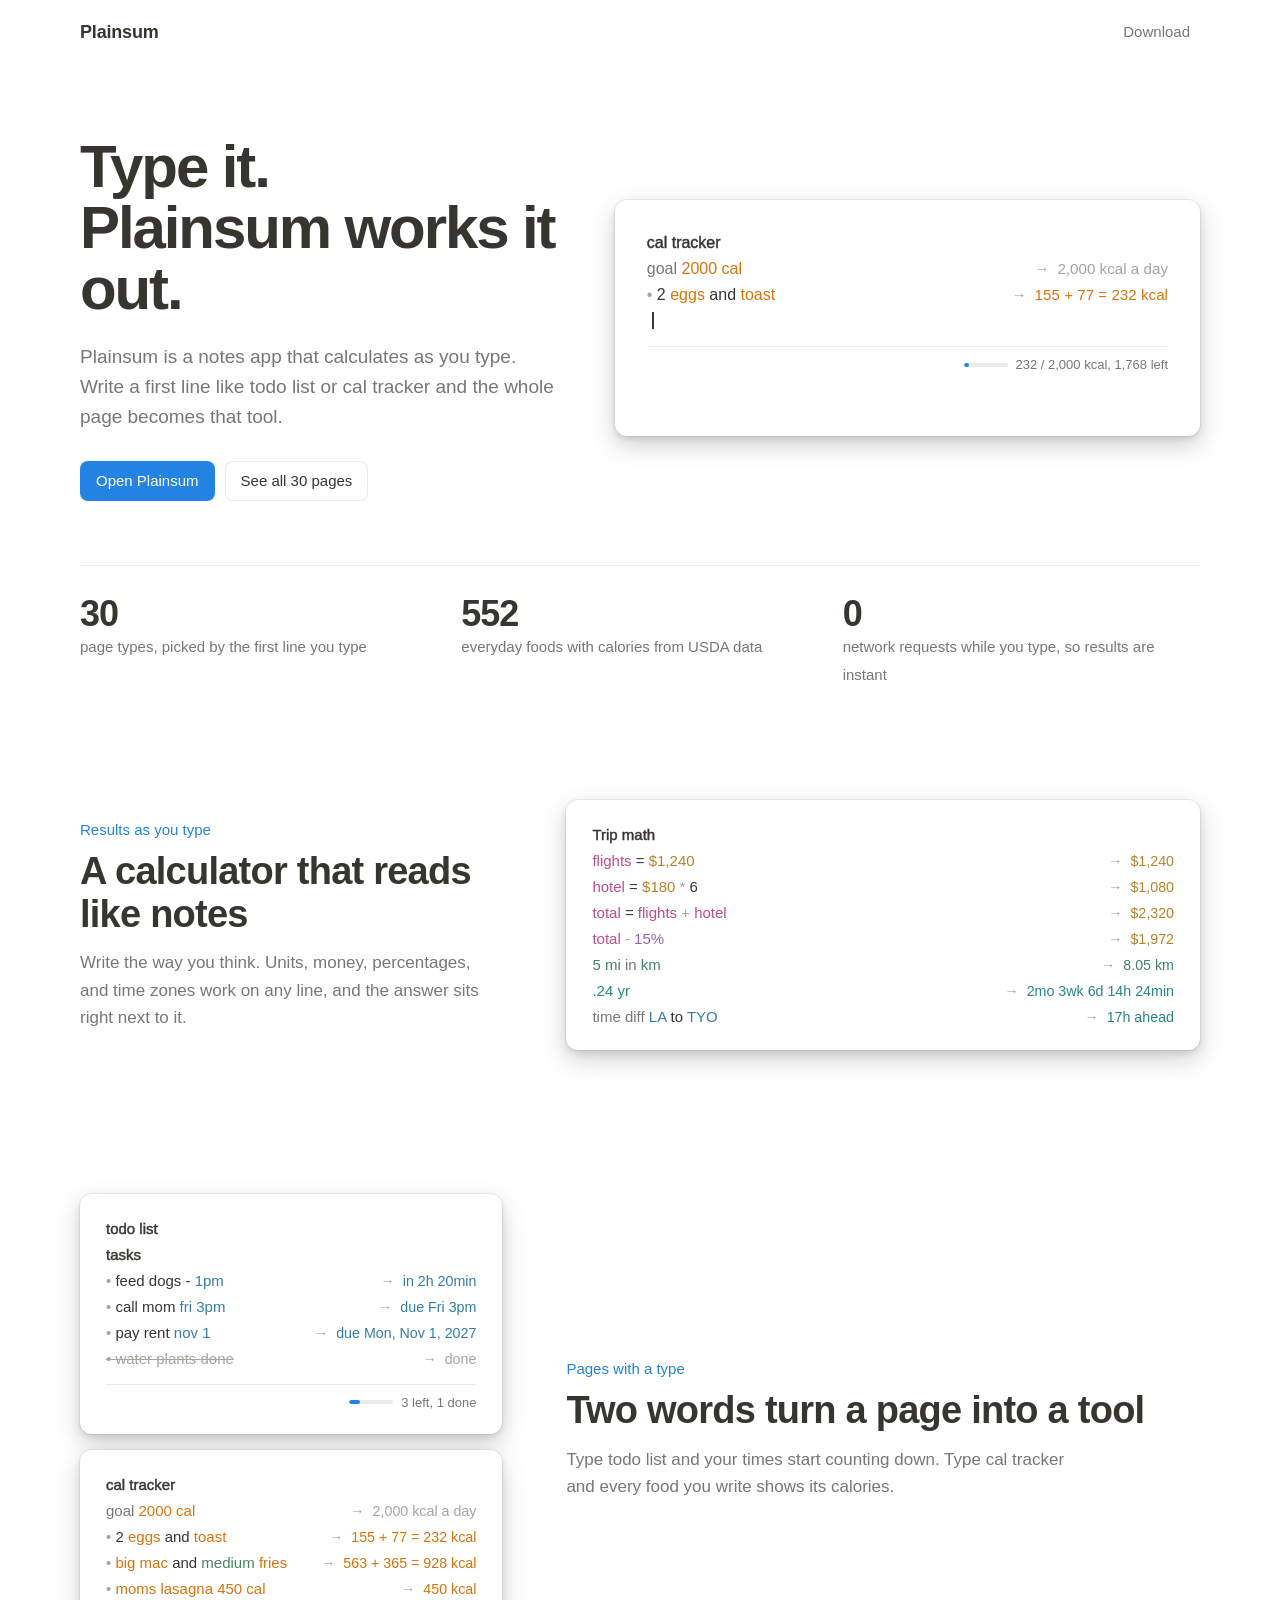
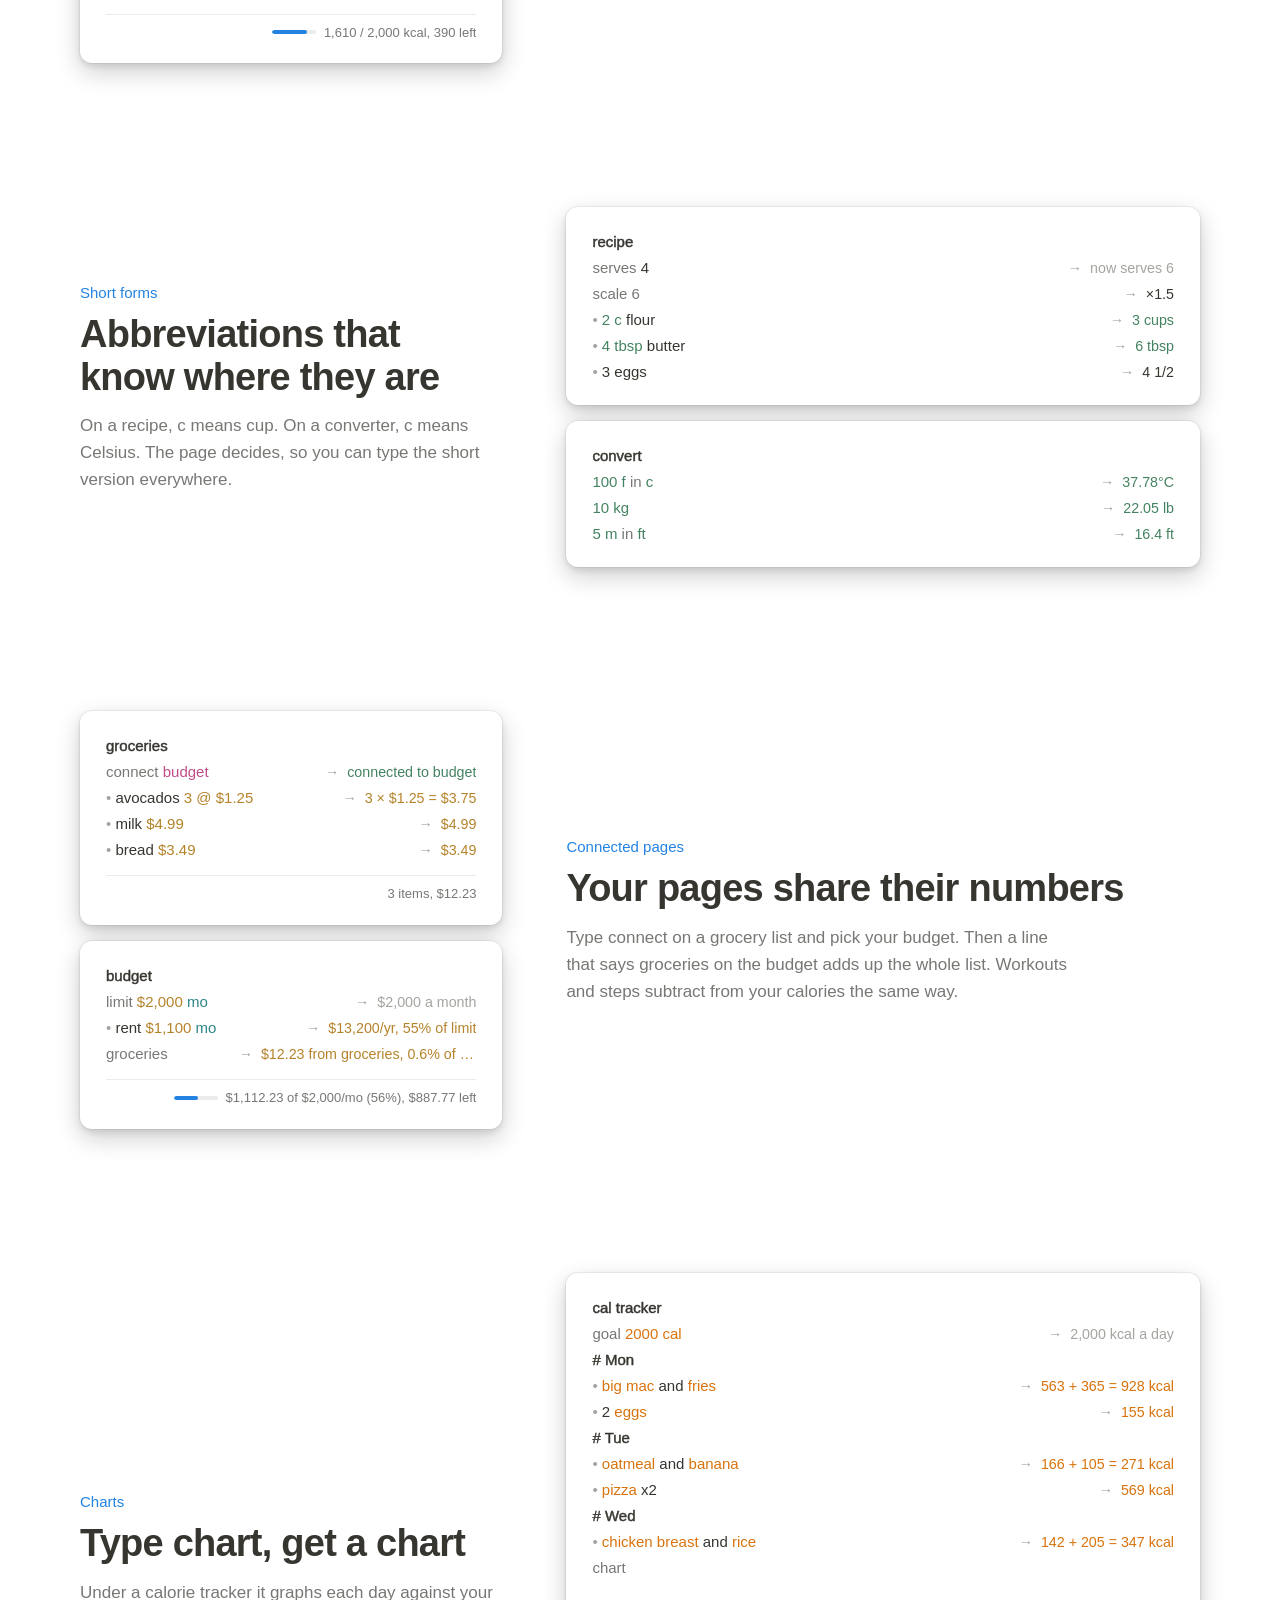
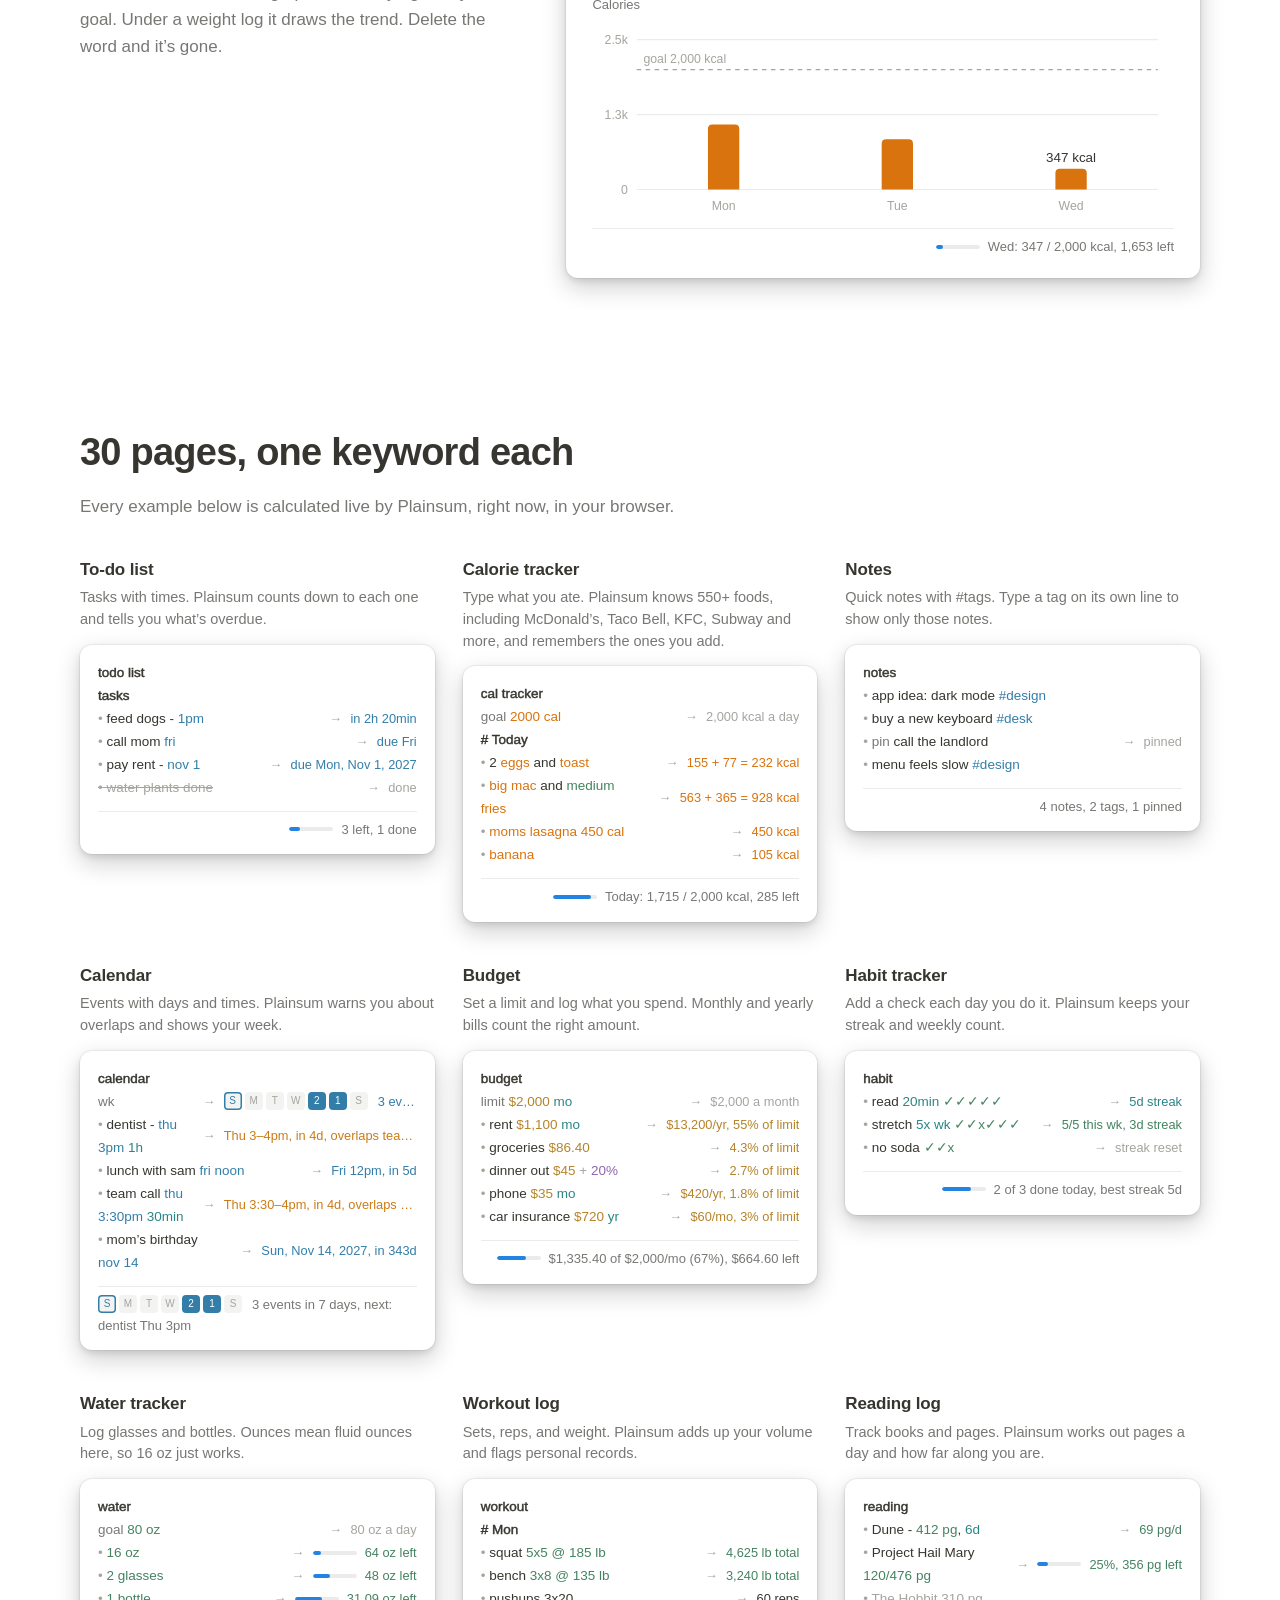
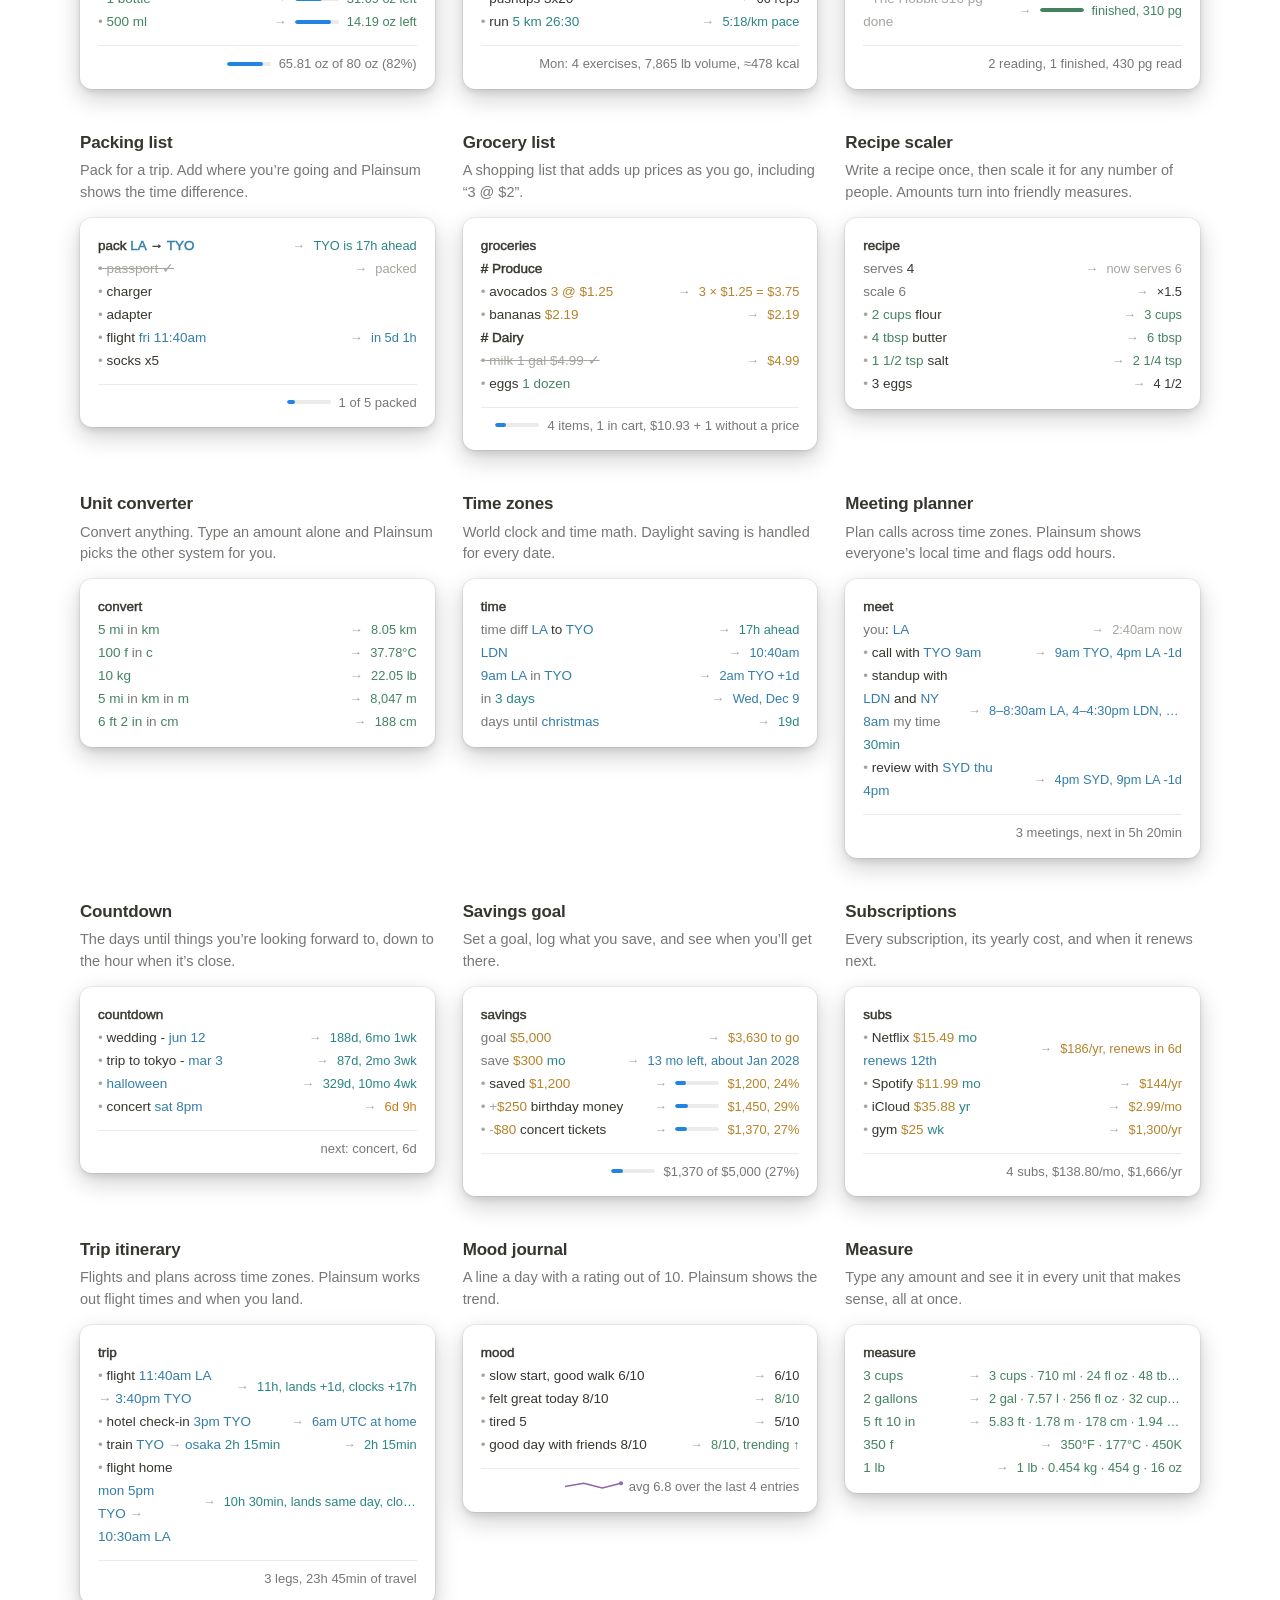
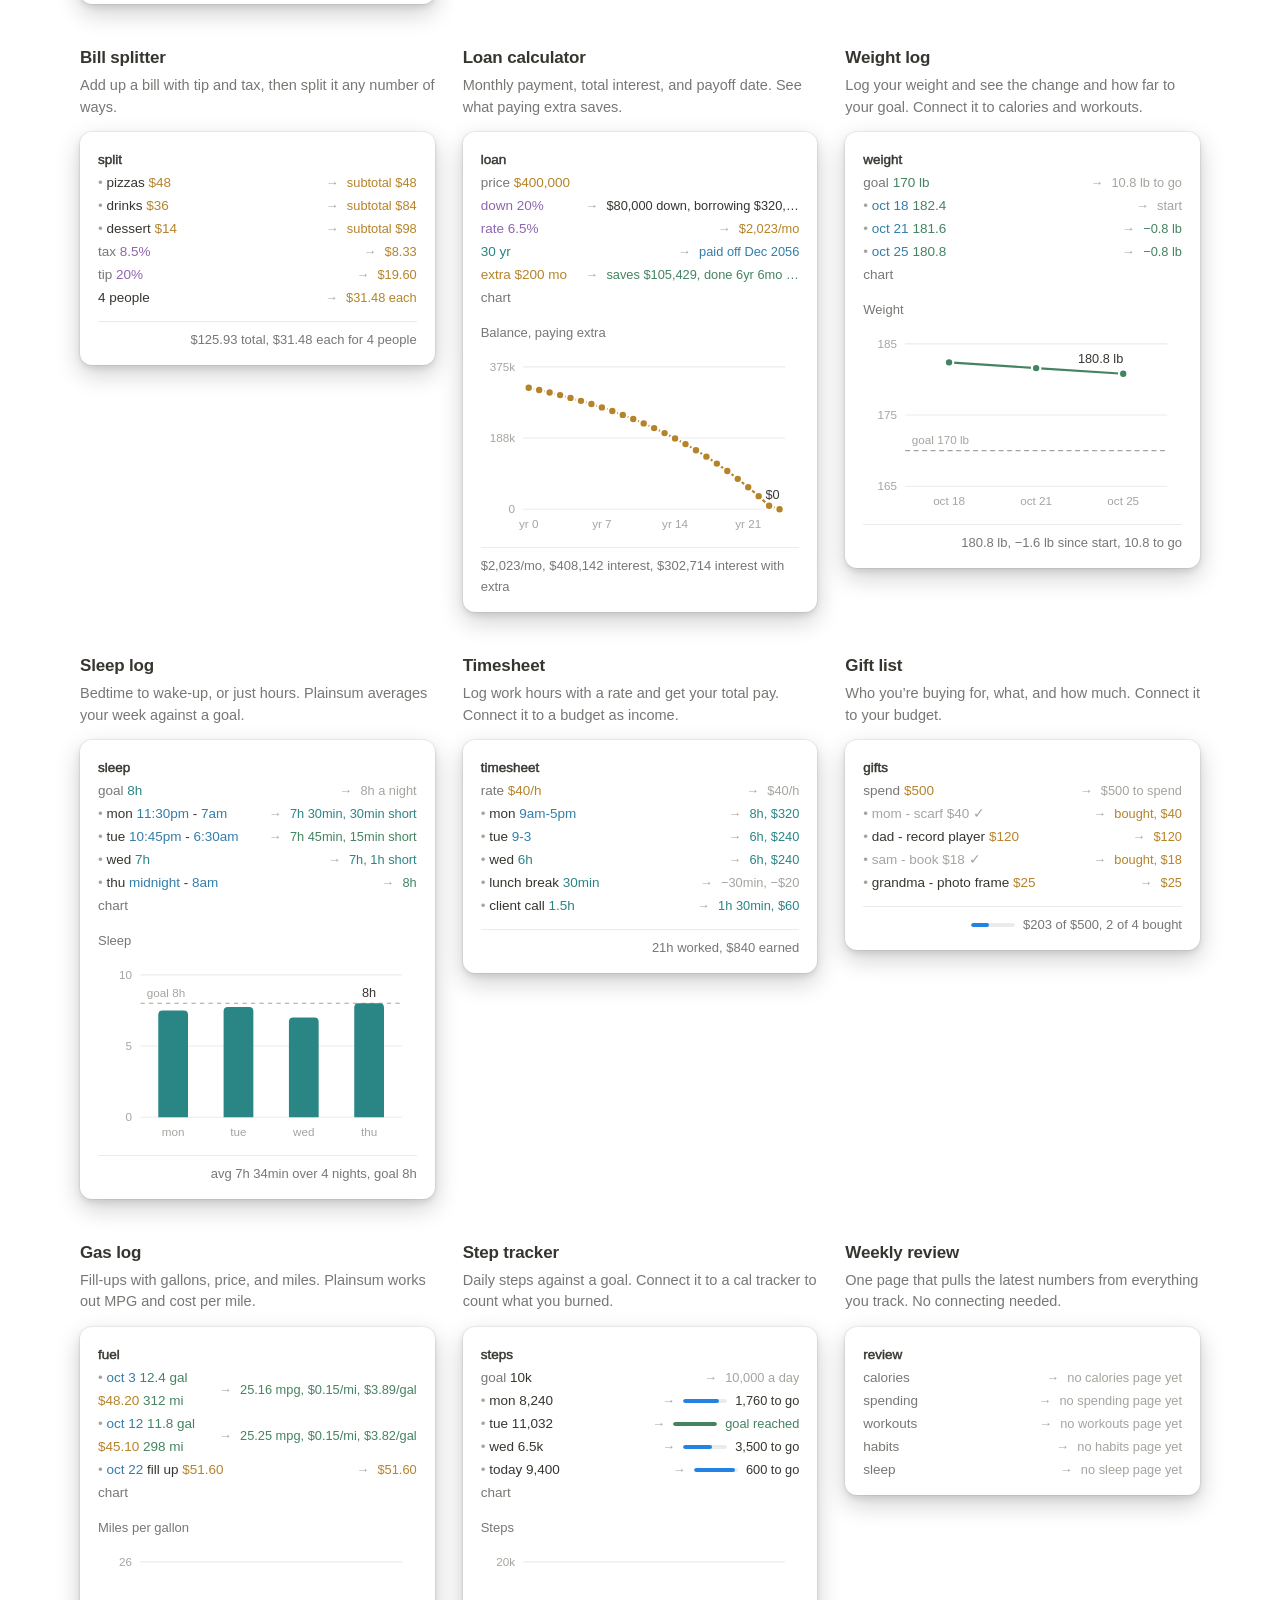
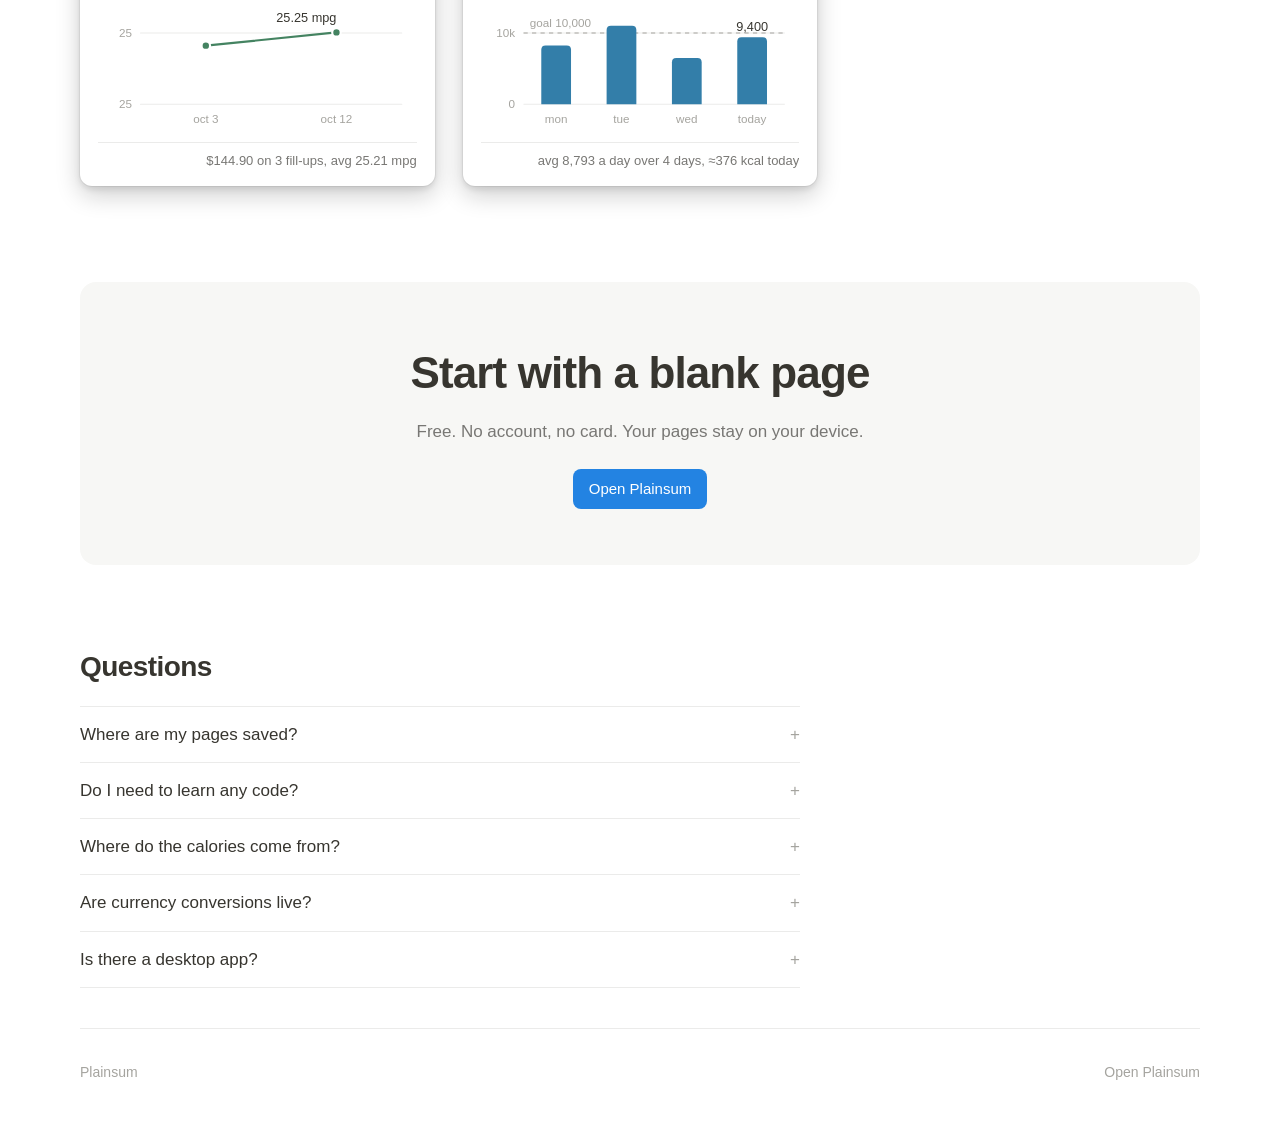
==== docs/tour.html @ ff3d2c6a "Plainsum 1.0.0 Co-Authored-By: Claude Opus 5.5 (1M context) <noreply@anthropic.com>" ====
<!doctype html>
<html lang="en">
  <head>
    <meta charset="UTF-8" />
    <meta name="viewport" content="width=device-width, initial-scale=1.0" />
    <meta name="color-scheme" content="light dark" />
    <meta name="description" content="Plainsum is a notes app that calculates as you type. Units, money, time zones, calories, and 21 page types, all instant and on your device." />
    <link rel="icon" type="image/svg+xml" href="./favicon.svg" />
    <title>Plainsum</title>
    <script type="module" crossorigin src="./assets/tour-CBz2L5z6.js"></script>
    <link rel="modulepreload" crossorigin href="./assets/chart-mErwlyWH.js">
    <link rel="stylesheet" crossorigin href="./assets/chart-DGeclWPW.css">
    <link rel="stylesheet" crossorigin href="./assets/tour-Dqu0LnJe.css">
  </head>
  <body>
    <header class="top">
      <a class="brand" href="./">Plainsum</a>
      <a class="top-link" href="./">Download</a>
    </header>

    <main>
      <section class="hero">
        <div class="hero-copy">
          <h1>Type it.<br />Plainsum works it out.</h1>
          <p class="lede">Plainsum is a notes app that calculates as you type. Write a first line like todo list or cal tracker and the whole page becomes that tool.</p>
          <div class="ctas">
            <a class="btn primary" href="./app.html?start">Open Plainsum</a>
            <a class="btn" href="#pages"><span>See all <span class="n-pages">29</span> pages</span></a>
          </div>
        </div>
        <div class="demo hero-demo" id="hero-demo" aria-label="Plainsum typing a page by itself"></div>
      </section>

      <section class="facts" aria-label="What’s inside">
        <div><b id="fact-pages">21</b><span>page types, picked by the first line you type</span></div>
        <div><b id="fact-foods">203</b><span>everyday foods with calories from USDA data</span></div>
        <div><b>0</b><span>network requests while you type, so results are instant</span></div>
      </section>

      <section class="feature">
        <div class="f-copy">
          <p class="f-label">Results as you type</p>
          <h2>A calculator that reads like notes</h2>
          <p>Write the way you think. Units, money, percentages, and time zones work on any line, and the answer sits right next to it.</p>
        </div>
        <div class="demo" data-demo="math"></div>
      </section>

      <section class="feature flip">
        <div class="f-copy">
          <p class="f-label">Pages with a type</p>
          <h2>Two words turn a page into a tool</h2>
          <p>Type todo list and your times start counting down. Type cal tracker and every food you write shows its calories.</p>
        </div>
        <div class="demo-stack">
          <div class="demo" data-demo="todo"></div>
          <div class="demo" data-demo="cals"></div>
        </div>
      </section>

      <section class="feature">
        <div class="f-copy">
          <p class="f-label">Short forms</p>
          <h2>Abbreviations that know where they are</h2>
          <p>On a recipe, c means cup. On a converter, c means Celsius. The page decides, so you can type the short version everywhere.</p>
        </div>
        <div class="demo-stack">
          <div class="demo" data-demo="recipe"></div>
          <div class="demo" data-demo="convert"></div>
        </div>
      </section>

      <section class="feature flip">
        <div class="f-copy">
          <p class="f-label">Connected pages</p>
          <h2>Your pages share their numbers</h2>
          <p>Type connect on a grocery list and pick your budget. Then a line that says groceries on the budget adds up the whole list. Workouts and steps subtract from your calories the same way.</p>
        </div>
        <div class="demo-stack">
          <div class="demo" data-demo="linkGroceries"></div>
          <div class="demo" data-demo="linkBudget"></div>
        </div>
      </section>

      <section class="feature">
        <div class="f-copy">
          <p class="f-label">Charts</p>
          <h2>Type chart, get a chart</h2>
          <p>Under a calorie tracker it graphs each day against your goal. Under a weight log it draws the trend. Delete the word and it’s gone.</p>
        </div>
        <div class="demo" data-demo="chart"></div>
      </section>

      <section class="gallery" id="pages">
        <h2><span class="n-pages">29</span> pages, one keyword each</h2>
        <p class="g-lede">Every example below is calculated live by Plainsum, right now, in your browser.</p>
        <div class="g-grid" id="gallery"></div>
      </section>

      <section class="cta-band">
        <h2>Start with a blank page</h2>
        <p>Free. No account, no card. Your pages stay on your device.</p>
        <a class="btn primary" href="./app.html?start">Open Plainsum</a>
      </section>

      <section class="faq">
        <h2>Questions</h2>
        <details>
          <summary>Where are my pages saved?</summary>
          <p>In your browser on this device. Nothing is sent anywhere, which is also why results show up instantly.</p>
        </details>
        <details>
          <summary>Do I need to learn any code?</summary>
          <p>No. You type the way you’d write a note. Type /help on any line to see every page type, command, and abbreviation.</p>
        </details>
        <details>
          <summary>Where do the calories come from?</summary>
          <p>From USDA FoodData Central (SR Legacy, 2018), which includes some fast-food items. For anything missing, type the calories once, like shake shack burger 530 cal, and Plainsum remembers it.</p>
        </details>
        <details>
          <summary>Are currency conversions live?</summary>
          <p>No. Plainsum uses fixed, approximate rates and marks those answers with ≈. Set your own with a line like 1 eur = 1.10 usd.</p>
        </details>
        <details>
          <summary>Is there a desktop app?</summary>
          <p>Not yet. Plainsum runs in your browser for now.</p>
        </details>
      </section>
    </main>

    <footer class="foot">
      <span>Plainsum</span>
      <a href="./app.html?start">Open Plainsum</a>
    </footer>

  </body>
</html>
---- docs/assets/chart-DGeclWPW.css ----
:root{--font:ui-sans-serif, -apple-system, BlinkMacSystemFont, "Segoe UI Variable Text", "Segoe UI", Helvetica, Arial, sans-serif;--font-mono:ui-monospace, "SF Mono", SFMono-Regular, Menlo, Consolas, monospace;--bg:#fff;--bg-soft:#f7f7f5;--ink:#37352f;--ink-2:#787774;--ink-3:#a5a49f;--line:#ebebea;--hover:#37352f0f;--press:#37352f1a;--select:#2383e238;--focus:#2383e28c;--shadow:0 0 0 1px #0f0f0f0d, 0 3px 6px #0f0f0f1a, 0 9px 24px #0f0f0f33;--c-time:#337ea9;--c-unit:#448361;--c-money:#b5832a;--c-pct:#9065b0;--c-cal:#d9730d;--c-dur:#2a8585;--c-var:#c14c8a;--c-bad:#d44c47;--c-good:#448361;--c-warn:#cb7b16;--c-bar:#2383e2;--ease-out:cubic-bezier(.2, .8, .2, 1);--scroll:#37352f33;--scroll-hover:#37352f61}@media (prefers-color-scheme:dark){:root:not([data-theme=light]){--bg:#191919;--bg-soft:#202020;--ink:#d4d4d3;--ink-2:#9b9b98;--ink-3:#6b6b68;--line:#2f2f2f;--hover:#ffffff0e;--press:#ffffff17;--select:#2383e259;--shadow:0 0 0 1px #ffffff12, 0 3px 6px #00000059, 0 9px 24px #00000080;--c-time:#529cca;--c-unit:#4dab9a;--c-money:#d8b04c;--c-pct:#a982d6;--c-cal:#ffa344;--c-dur:#4fb7b2;--c-var:#e2689f;--c-bad:#ff7369;--c-good:#4dab9a;--c-warn:#f0a04b;--c-bar:#3b8fe0;--scroll:#ffffff29;--scroll-hover:#ffffff4d}}:root[data-theme=dark]{--bg:#191919;--bg-soft:#202020;--ink:#d4d4d3;--ink-2:#9b9b98;--ink-3:#6b6b68;--line:#2f2f2f;--hover:#ffffff0e;--press:#ffffff17;--select:#2383e259;--shadow:0 0 0 1px #ffffff12, 0 3px 6px #00000059, 0 9px 24px #00000080;--c-time:#529cca;--c-unit:#4dab9a;--c-money:#d8b04c;--c-pct:#a982d6;--c-cal:#ffa344;--c-dur:#4fb7b2;--c-var:#e2689f;--c-bad:#ff7369;--c-good:#4dab9a;--c-warn:#f0a04b;--c-bar:#3b8fe0;--scroll:#ffffff29;--scroll-hover:#ffffff4d}.k-time,.k-place{color:var(--c-time)}.k-unit{color:var(--c-unit)}.k-money{color:var(--c-money)}.k-pct{color:var(--c-pct)}.k-cal{color:var(--c-cal)}.k-dur{color:var(--c-dur)}.k-var{color:var(--c-var)}.k-op,.k-bullet,.k-comment{color:var(--ink-3)}.k-kw,.k-cmd{color:var(--ink-2)}.k-tag{color:var(--c-time)}.k-head{color:var(--ink)}.k-done{color:var(--c-good)}.k-err{color:var(--c-bad)}.r-time,.r-place{color:var(--c-time)}.r-unit{color:var(--c-unit)}.r-money{color:var(--c-money)}.r-pct{color:var(--c-pct)}.r-cal{color:var(--c-cal)}.r-dur{color:var(--c-dur)}.r-num,.r-plain{color:var(--ink)}.r-var{color:var(--c-var)}.r-done{color:var(--c-good)}.t-muted{color:var(--ink-3)!important}.t-good{color:var(--c-good)!important}.t-warn{color:var(--c-warn)!important}.t-bad{color:var(--c-bad)!important}.w-bar{vertical-align:middle;background:var(--line);border-radius:2px;width:44px;height:4px;margin-right:8px;display:inline-block;position:relative;top:-1px;overflow:hidden}.w-bar>i{border-radius:inherit;background:var(--c-bar);height:100%;transition:width .35s var(--ease-out);display:block}.t-good .w-bar>i,.w-bar.full>i{background:var(--c-good)}.t-bad .w-bar>i{background:var(--c-bad)}.w-week{vertical-align:middle;gap:3px;margin-right:10px;display:inline-flex;position:relative;top:-1px}.w-week>span{width:18px;height:18px;color:var(--ink-3);background:var(--hover);border-radius:4px;place-items:center;font-size:10px;line-height:1;display:inline-grid}.w-week>span.has{color:var(--bg);background:var(--c-time)}.w-week>span.today{box-shadow:inset 0 0 0 1.5px var(--c-time);color:var(--c-time)}.w-week>span.today.has{color:var(--bg)}.w-spark{vertical-align:middle;width:56px;height:16px;margin-right:8px;display:inline-block;overflow:visible}.w-spark polyline{fill:none;stroke:var(--c-pct);stroke-width:1.5px;stroke-linejoin:round;stroke-linecap:round}.w-spark circle{fill:var(--c-pct)}@supports not selector(::-webkit-scrollbar){*{scrollbar-width:thin;scrollbar-color:var(--scroll) transparent}}::-webkit-scrollbar{background:0 0;width:11px;height:11px}::-webkit-scrollbar-track{background:0 0}::-webkit-scrollbar-thumb{background:var(--scroll);background-clip:padding-box;border:3px solid #0000;border-radius:10px;min-height:40px}::-webkit-scrollbar-thumb:hover{background-color:var(--scroll-hover)}::-webkit-scrollbar-corner{background:0 0}@media (prefers-reduced-motion:reduce){*,:before,:after{transition-duration:.001ms!important;animation-duration:.001ms!important;animation-iteration-count:1!important}}.chart{margin-top:22px;position:relative}.chart-title{color:var(--ink-2);margin-bottom:8px;font-size:13px;font-weight:500}.chart svg{font-family:var(--font);display:block;overflow:visible}.chart .grid{stroke:var(--line);stroke-width:1px}.chart .axis{fill:var(--ink-3);font-variant-numeric:tabular-nums;font-size:11px}.chart .lab{fill:var(--ink-2);font-size:12.5px}.chart .val{fill:var(--ink);font-variant-numeric:tabular-nums;font-size:12px}.chart .goal{stroke:var(--ink-3);stroke-width:1px;stroke-dasharray:4 4}.chart .goal-label{fill:var(--ink-3);font-size:11px}.chart .hit{fill:#0000}.chart .line{fill:none;stroke-width:2px;stroke-linejoin:round;stroke-linecap:round}.chart .dot{stroke:var(--bg);stroke-width:2px}.chart .mark{transition:opacity .15s}.chart svg:hover .mark:not(.line){opacity:.45}.chart svg .m:hover .mark{opacity:1}.chart.enter .bar,.chart.enter .hbars .mark{transform-box:fill-box;animation:grow .5s var(--ease-out) both;animation-delay:calc(var(--i,0) * 25ms)}.chart.enter .bar{transform-origin:bottom}.chart.enter .hbars .mark{transform-origin:0;animation-name:growx}.chart.enter .line{stroke-dasharray:1;animation:draw .7s var(--ease-out) both}.chart.enter .dot{animation:pop .3s var(--ease-out) both;animation-delay:calc(.3s + var(--i,0) * 25ms)}@keyframes grow{0%{transform:scaleY(0)}}@keyframes growx{0%{transform:scaleX(0)}}@keyframes draw{0%{stroke-dashoffset:1px}to{stroke-dashoffset:0}}@keyframes pop{0%{opacity:0}}.chart-tip{z-index:3;background:var(--ink);color:var(--bg);white-space:nowrap;pointer-events:none;font-variant-numeric:tabular-nums;border-radius:6px;padding:4px 8px;font-size:12px;position:absolute}.sr-only{clip:rect(0 0 0 0);white-space:nowrap;width:1px;height:1px;position:absolute;overflow:hidden}
---- docs/assets/tour-Dqu0LnJe.css ----
*,:before,:after{box-sizing:border-box}[hidden]{display:none!important}html{scroll-behavior:smooth}body{background:var(--bg);color:var(--ink);font:17px/1.6 var(--font);-webkit-font-smoothing:antialiased;margin:0}a{color:inherit}h1,h2,h3{letter-spacing:-.02em;margin:0;font-weight:700}.top,main,.foot{width:min(1120px,100% - 32px);margin:0 auto}.top{justify-content:space-between;align-items:center;height:64px;display:flex}.brand{letter-spacing:-.01em;font-size:18px;font-weight:700;text-decoration:none}.top-link{color:var(--ink-2);border-radius:6px;padding:6px 10px;font-size:15px;text-decoration:none}.top-link:hover{background:var(--hover);color:var(--ink)}.btn{height:40px;box-shadow:inset 0 0 0 1px var(--line);border-radius:8px;align-items:center;padding:0 16px;font-size:15px;font-weight:500;text-decoration:none;transition:background-color .12s,transform .12s;display:inline-flex}.btn:hover{background:var(--hover)}.btn:active{transform:translateY(1px)}.btn.primary{background:var(--c-bar);color:#fff;box-shadow:none}.btn.primary:hover{background:#1b74d0}:focus-visible{outline:2px solid var(--focus);outline-offset:2px}.hero{grid-template-columns:minmax(0,.9fr) minmax(0,1.1fr);align-items:center;gap:56px;padding:72px 0 64px;display:grid}.hero h1{letter-spacing:-.035em;font-size:clamp(40px,5vw,60px);line-height:1.02}.lede{max-width:34em;color:var(--ink-2);margin:22px 0 28px;font-size:19px}.ctas{flex-wrap:wrap;gap:10px;display:flex}.demo{background:var(--bg);box-shadow:var(--shadow);border-radius:12px;padding:22px 26px 20px;font-size:15px;overflow:hidden}.hero-demo{min-height:236px;padding:30px 32px 26px;font-size:16px}.demo .row{grid-template-columns:minmax(0,1fr) auto;gap:18px;min-height:26px;line-height:26px;display:grid}.demo .txt{white-space:pre-wrap;min-width:0}.demo .res{white-space:nowrap;font-variant-numeric:tabular-nums;justify-content:flex-end;align-items:center;max-width:30ch;font-size:.95em;display:flex;overflow:hidden}.demo .res-in{text-overflow:ellipsis;overflow:hidden}.demo .res:not(:empty):before{content:"→";color:var(--ink-3);margin-right:8px}.demo .strong .txt{-webkit-text-stroke:.45px currentColor}.demo .strong .txt .k-kw{color:var(--ink)}.demo .dim .txt,.demo .dim .txt span{color:var(--ink-3)}.demo .strike .txt{text-decoration:line-through}.demo .footer{border-top:1px solid var(--line);color:var(--ink-2);justify-content:flex-end;margin-top:12px;padding-top:8px;font-size:13px;display:flex}.demo.small{padding:16px 18px 14px;font-size:13.5px}.demo.small .row{min-height:23px;line-height:23px}.caret{vertical-align:text-bottom;background:var(--ink);width:1.5px;height:1.1em;margin-left:1px;animation:1s step-end infinite blink;display:inline-block}@keyframes blink{50%{opacity:0}}.facts{border-top:1px solid var(--line);grid-template-columns:repeat(3,1fr);gap:24px;padding:28px 0 40px;display:grid}.facts b{letter-spacing:-.03em;font-variant-numeric:tabular-nums;font-size:36px;line-height:1.1;display:block}.facts span{color:var(--ink-2);font-size:15px}.feature{grid-template-columns:minmax(0,.8fr) minmax(0,1.2fr);align-items:center;gap:64px;padding:72px 0;display:grid}.feature.flip .f-copy{order:2}.f-label{color:var(--c-bar);margin:0 0 8px;font-size:15px;font-weight:500}.feature h2{font-size:clamp(28px,3.4vw,38px);line-height:1.12}.f-copy>p:last-child{color:var(--ink-2);max-width:30em;margin:14px 0 0}.demo-stack{gap:16px;display:grid}.gallery{padding:72px 0 40px}.gallery h2{font-size:clamp(28px,3.4vw,38px)}.g-lede{color:var(--ink-2);margin:10px 0 36px}.g-grid{grid-template-columns:repeat(3,minmax(0,1fr));gap:40px 28px;display:grid}.g-item header{margin-bottom:14px}.g-item h3{letter-spacing:-.01em;font-size:17px}.g-item p{color:var(--ink-2);margin:4px 0 0;font-size:14.5px;line-height:1.5}.cta-band{background:var(--bg-soft);text-align:center;border-radius:16px;margin:56px 0 24px;padding:56px 32px}.cta-band h2{font-size:clamp(30px,4vw,44px)}.cta-band p{color:var(--ink-2);margin:10px 0 24px}.faq{max-width:720px;padding:56px 0 40px}.faq h2{margin-bottom:16px;font-size:28px}.faq details{border-top:1px solid var(--line)}.faq details:last-child{border-bottom:1px solid var(--line)}.faq summary{cursor:pointer;justify-content:space-between;padding:14px 0;font-weight:500;list-style:none;display:flex}.faq summary::-webkit-details-marker{display:none}.faq summary:after{content:"+";color:var(--ink-3);transition:transform .2s var(--ease-out);font-weight:400}.faq details[open] summary:after{transform:rotate(45deg)}.faq details p{color:var(--ink-2);margin:0 0 16px}.foot{color:var(--ink-3);border-top:1px solid var(--line);justify-content:space-between;padding:32px 0 48px;font-size:14px;display:flex}.foot a{text-decoration:none}.foot a:hover{color:var(--ink)}@media (width<=900px){.hero,.feature{grid-template-columns:1fr;gap:32px}.feature.flip .f-copy{order:0}.hero{padding:40px 0}.feature{padding:48px 0}.g-grid{grid-template-columns:repeat(2,minmax(0,1fr))}}@media (width<=600px){.facts{grid-template-columns:1fr;gap:16px}.g-grid{grid-template-columns:1fr}.demo{padding:16px}.hero-demo{padding:20px;font-size:15px}.demo .res{max-width:20ch}}.demo .chart{margin-top:14px}.demo .chart svg{width:100%;height:auto}
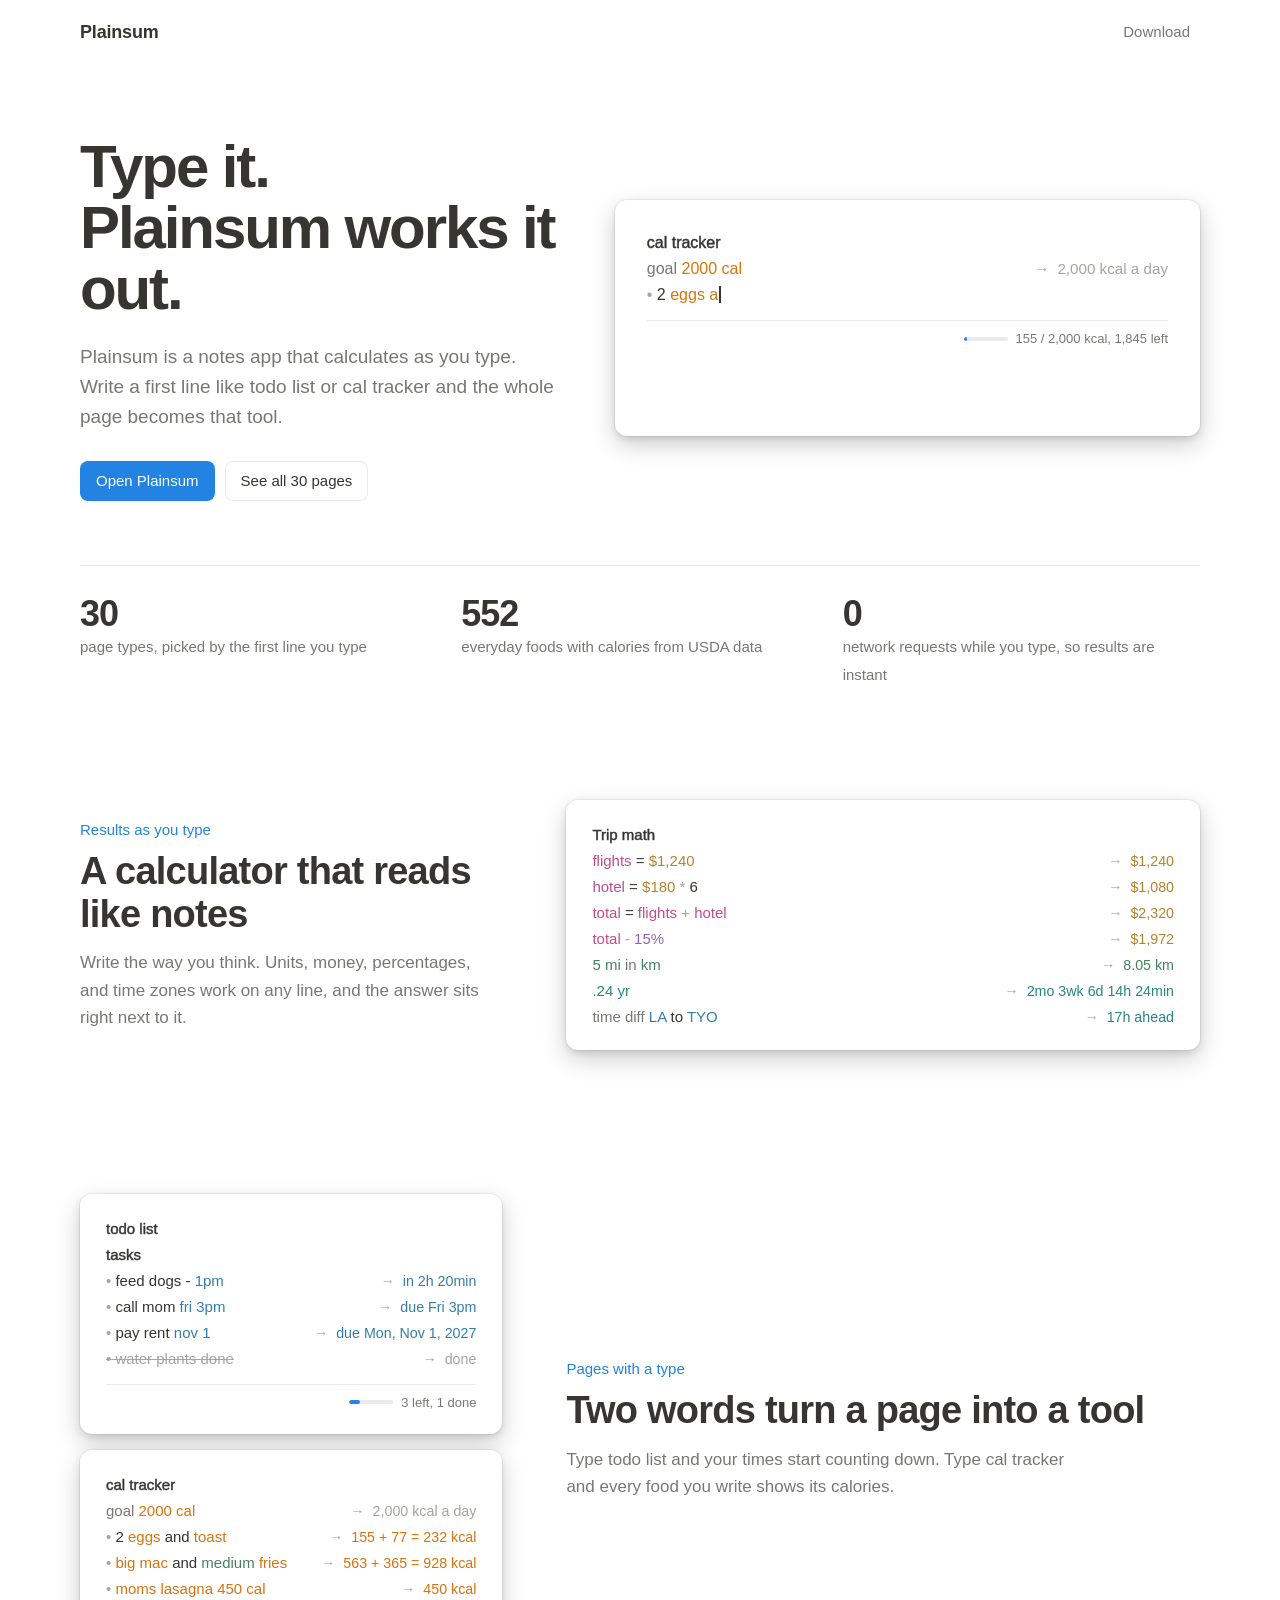
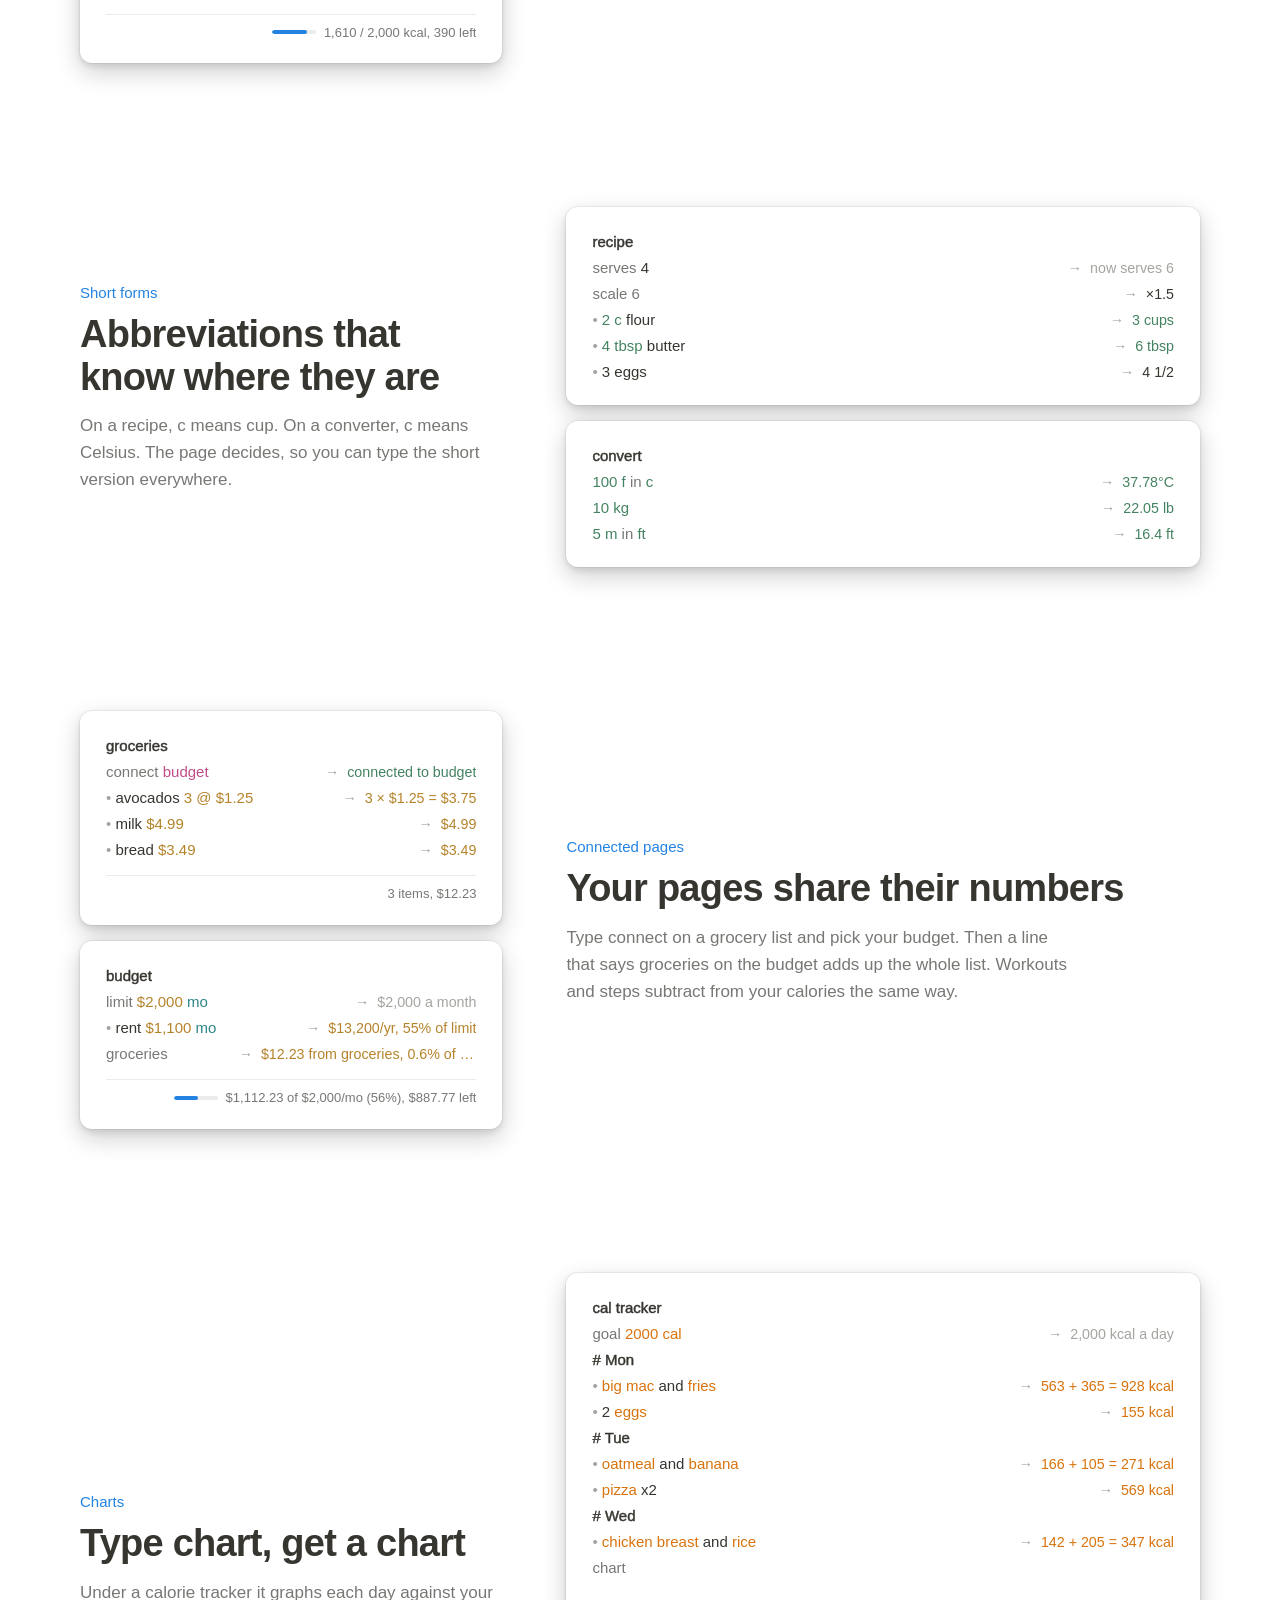
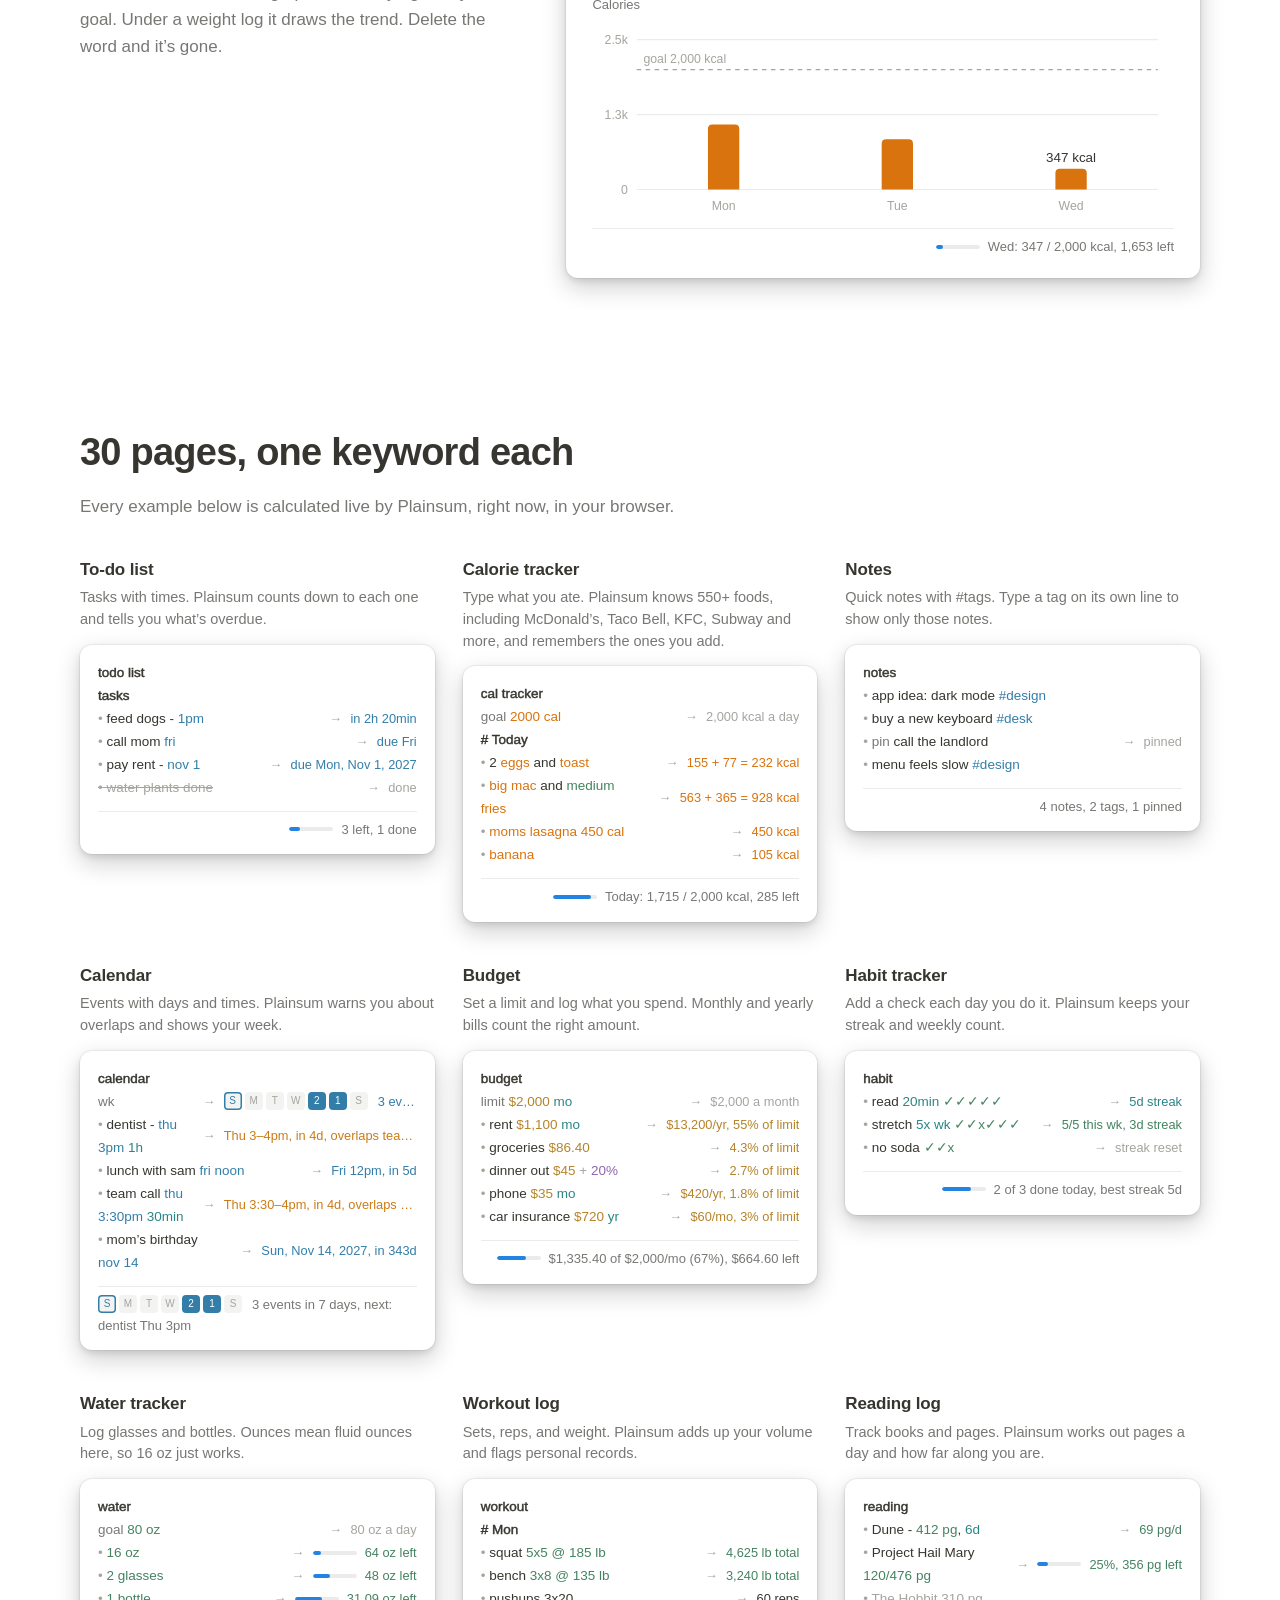
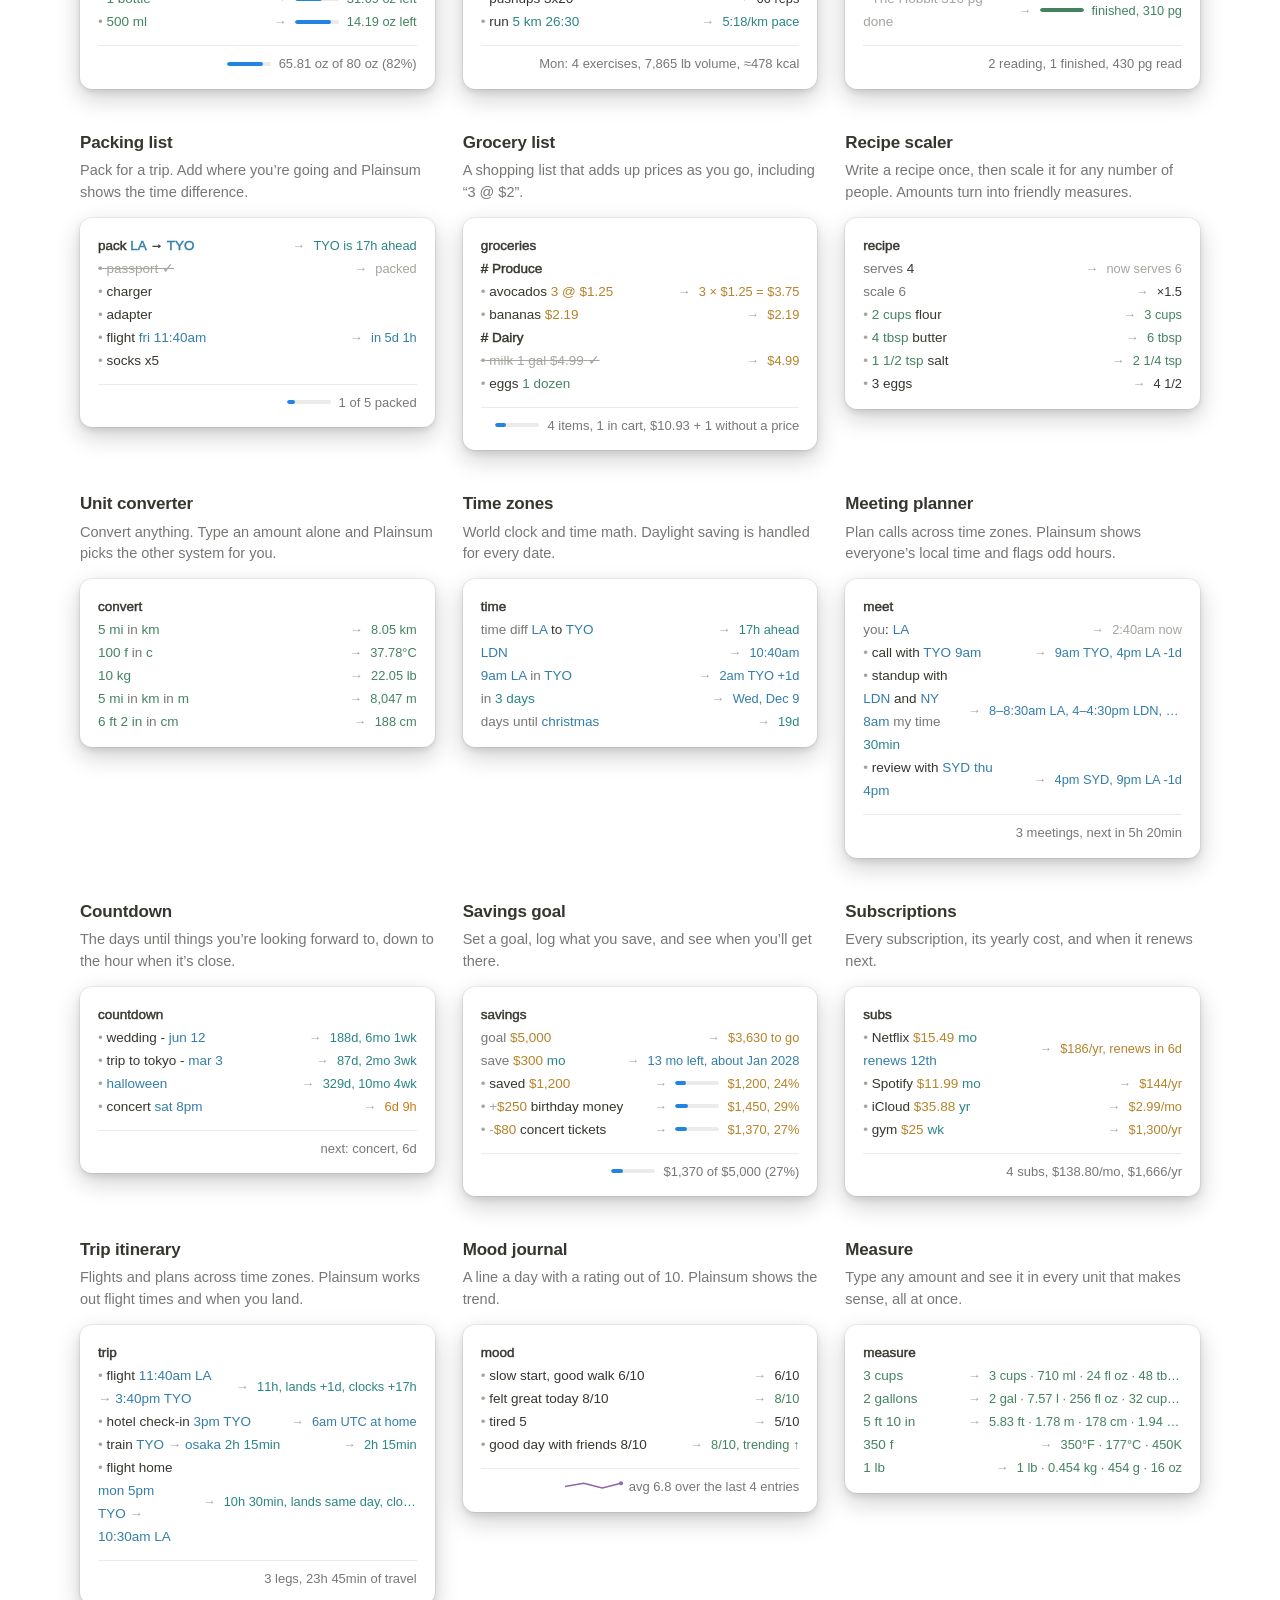
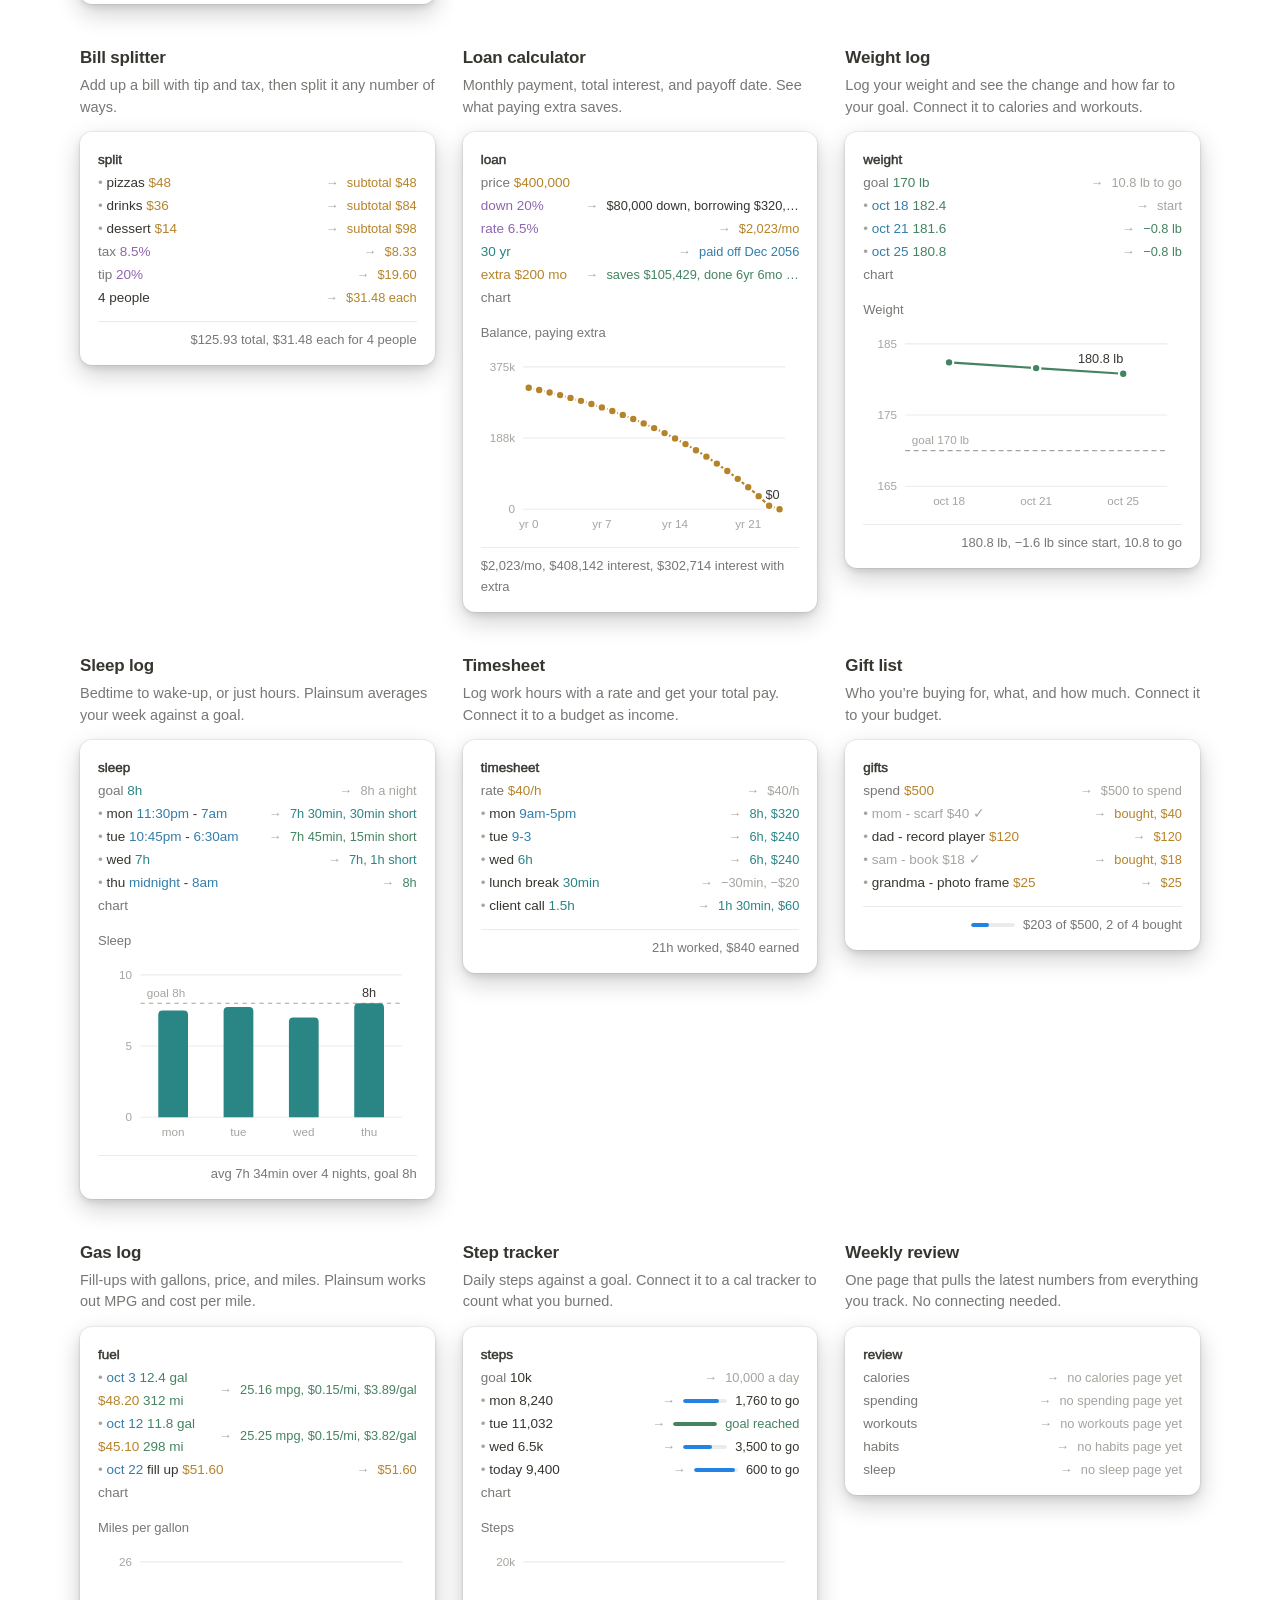
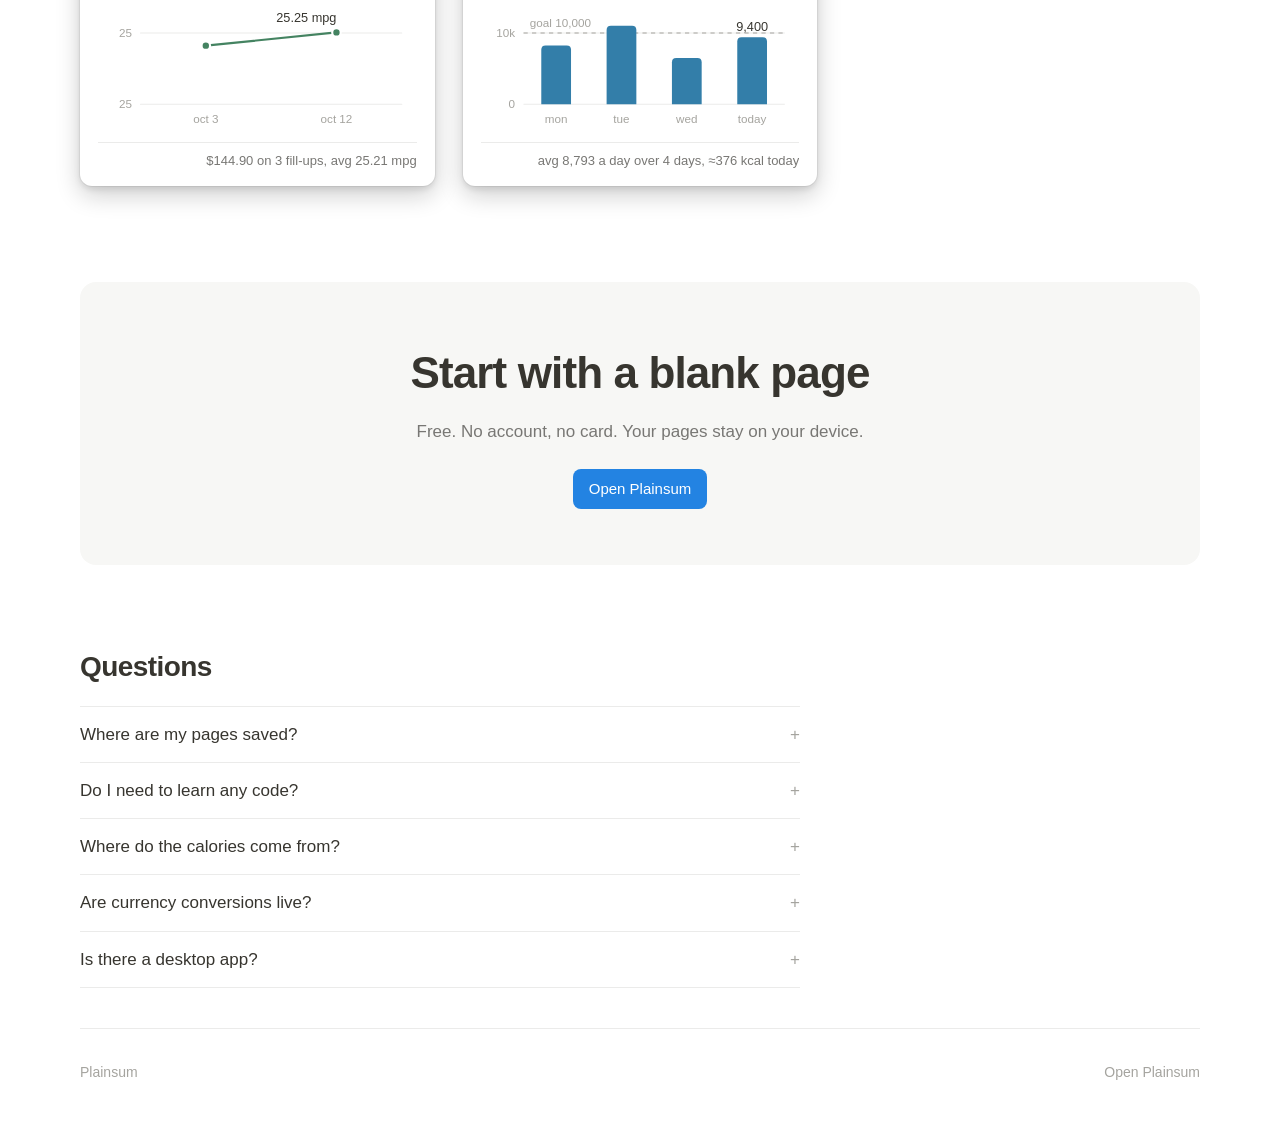
==== commit 3a876c10: "Plainsum 1.0.0 Co-Authored-By: Claude Opus 5.5 (1M context) <noreply@anthropic.com>" ====
--- a/docs/tour.html
+++ b/docs/tour.html
@@ -7,7 +7,7 @@
     <meta name="description" content="Plainsum is a notes app that calculates as you type. Units, money, time zones, calories, and 21 page types, all instant and on your device." />
     <link rel="icon" type="image/svg+xml" href="./favicon.svg" />
     <title>Plainsum</title>
-    <script type="module" crossorigin src="./assets/tour-CBz2L5z6.js"></script>
+    <script type="module" crossorigin src="./assets/tour-CHLx6l_O.js"></script>
     <link rel="modulepreload" crossorigin href="./assets/chart-mErwlyWH.js">
     <link rel="stylesheet" crossorigin href="./assets/chart-DGeclWPW.css">
     <link rel="stylesheet" crossorigin href="./assets/tour-Dqu0LnJe.css">
